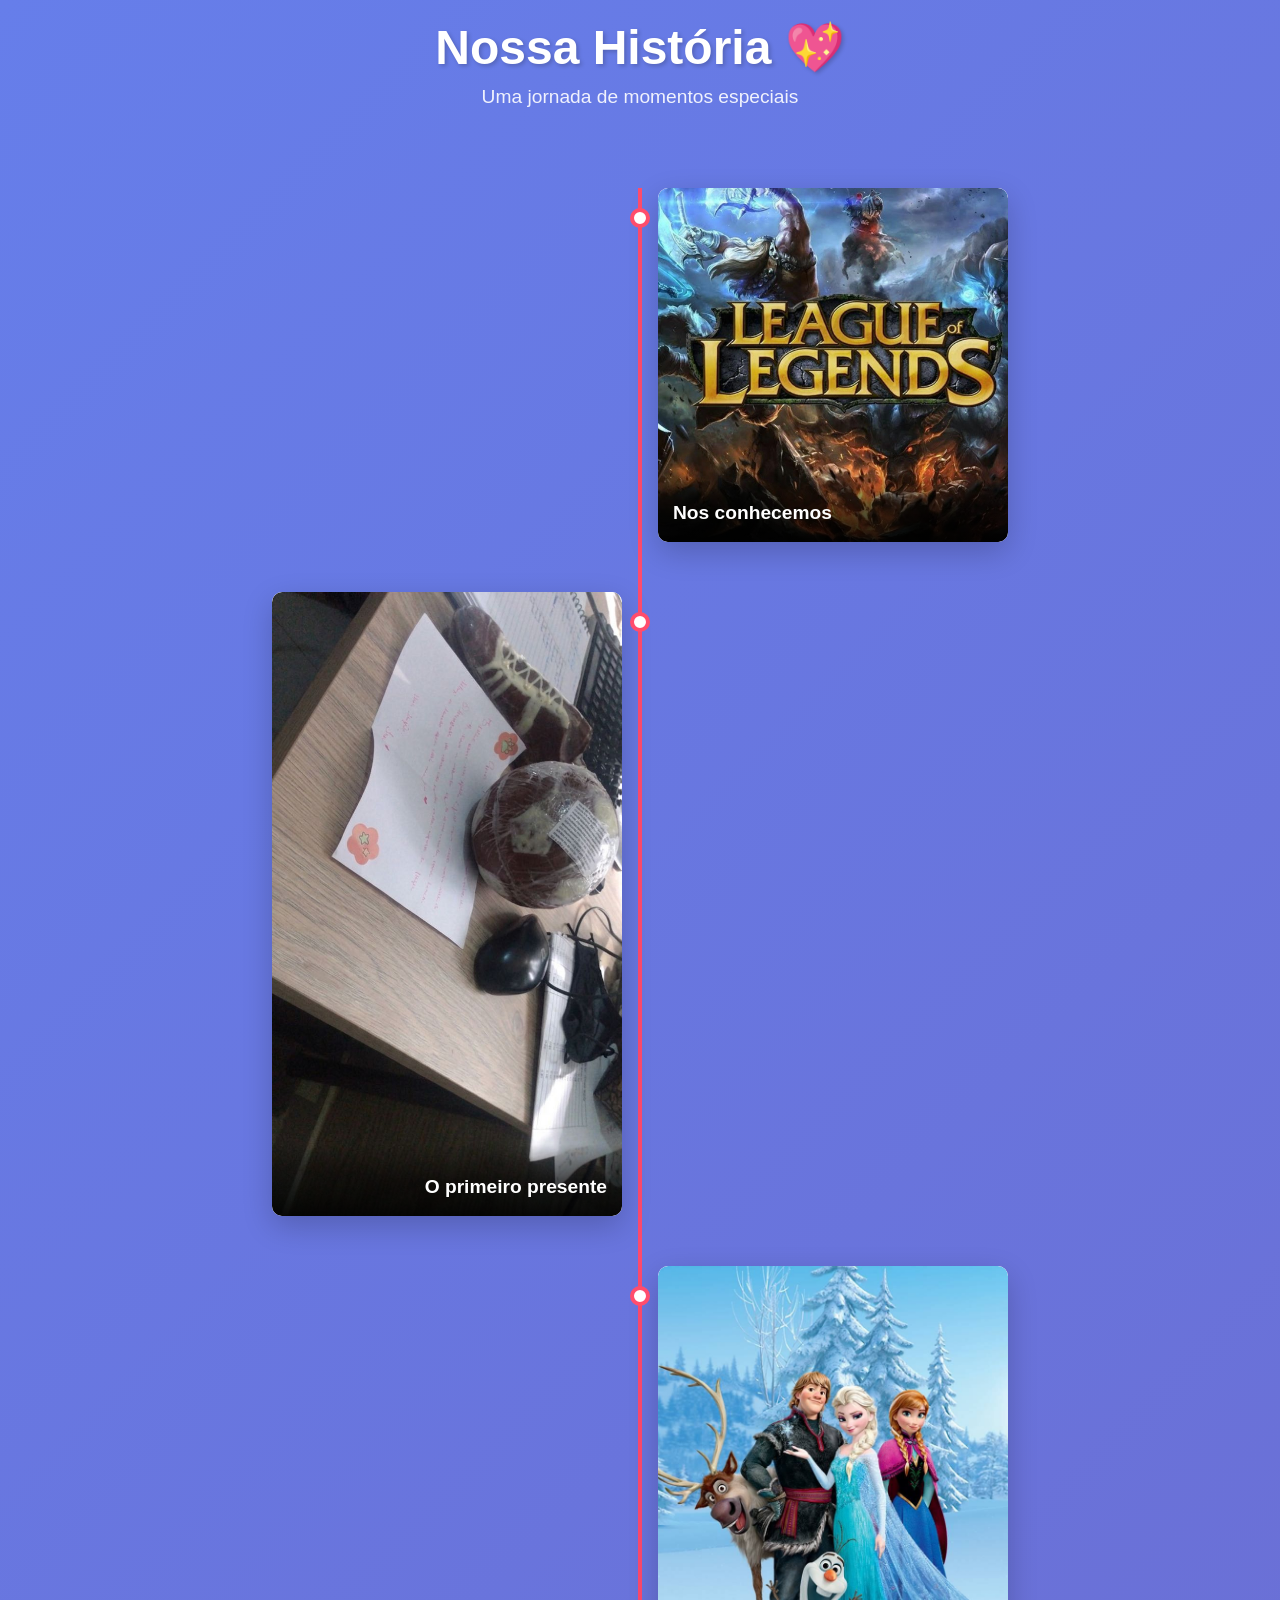
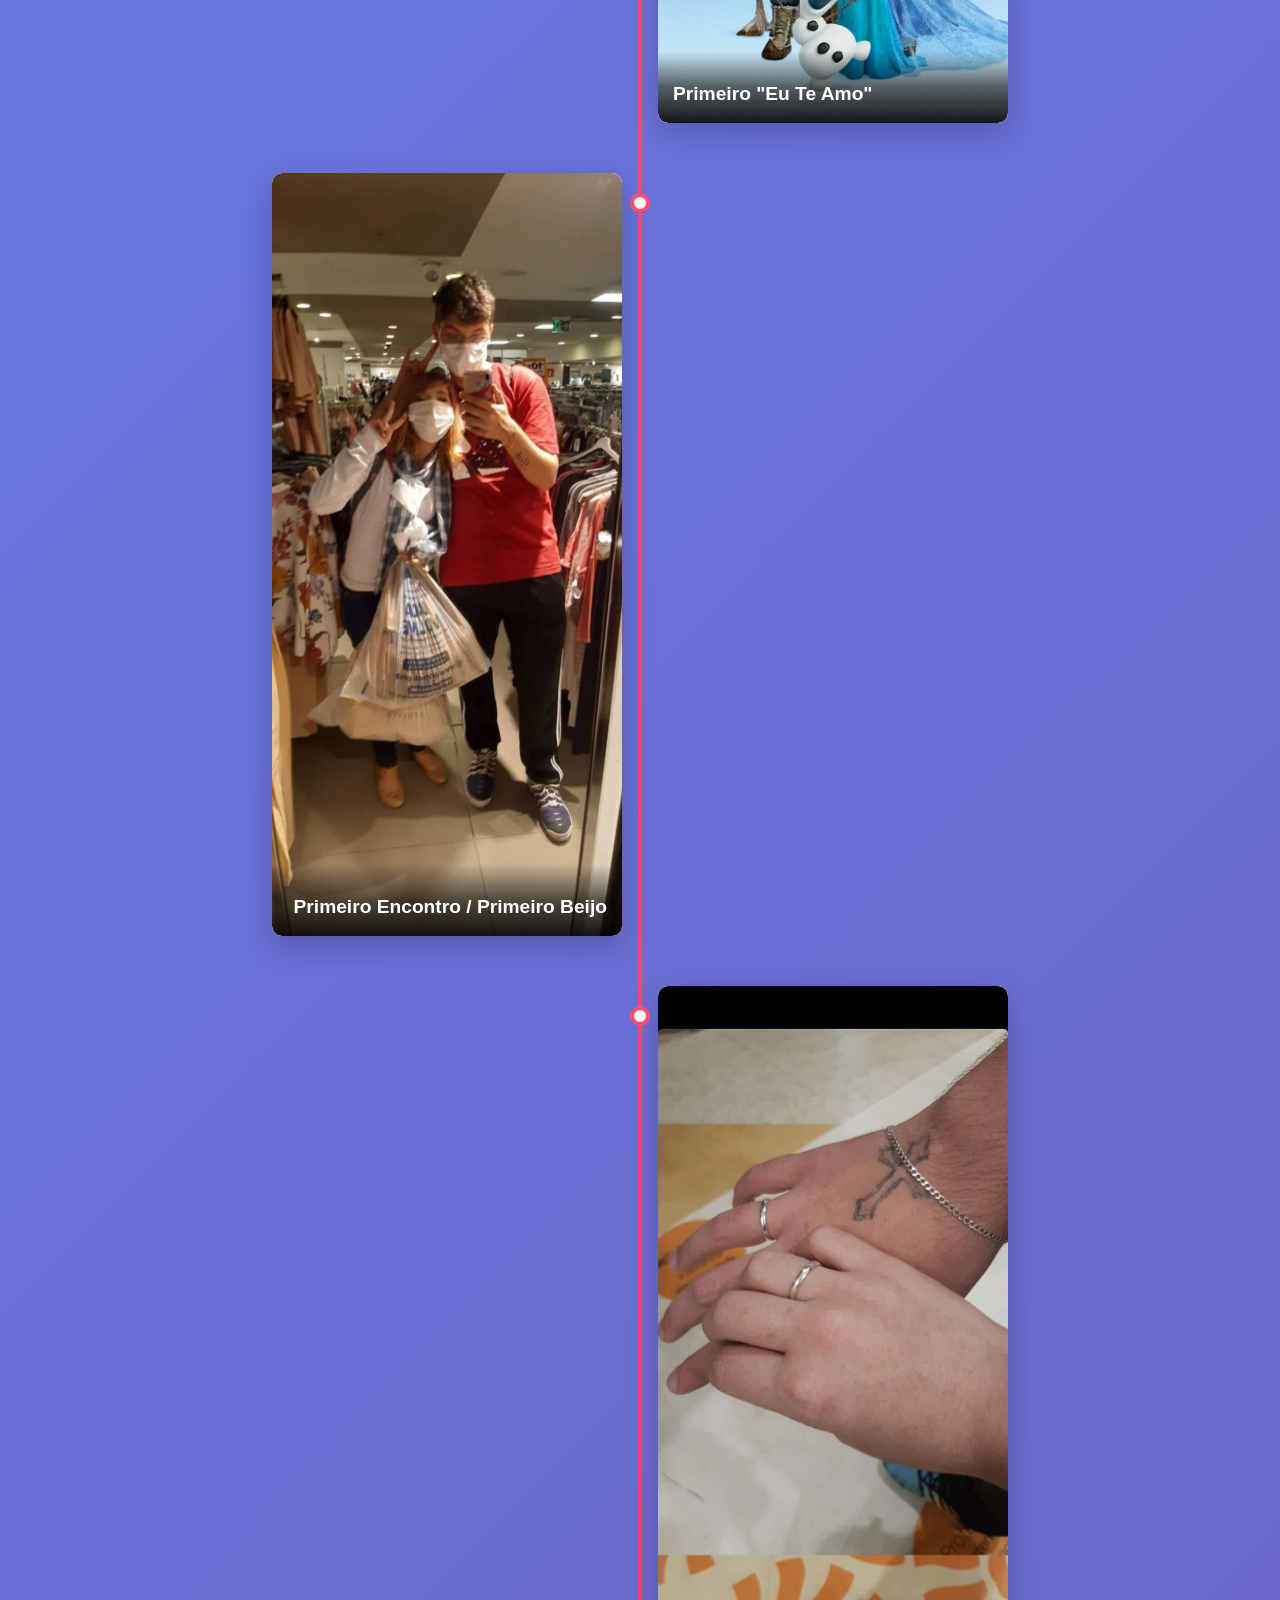
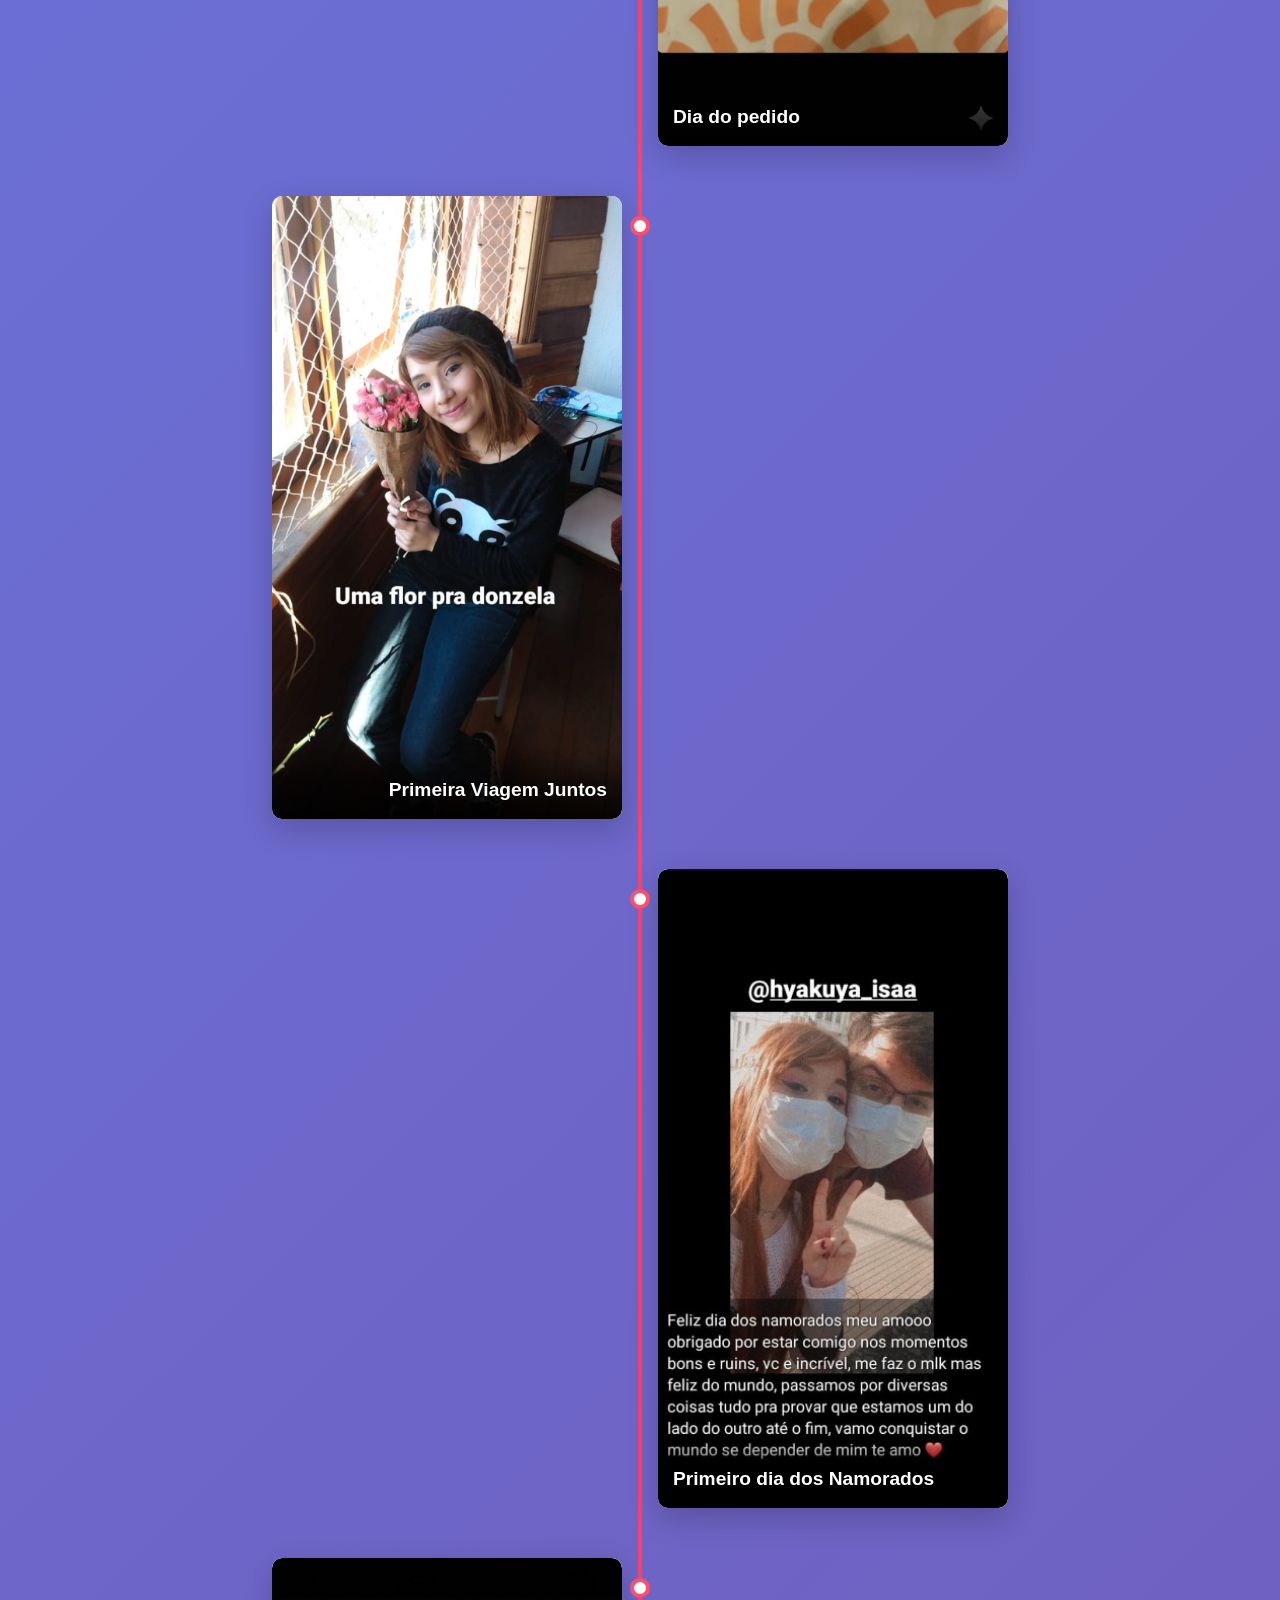
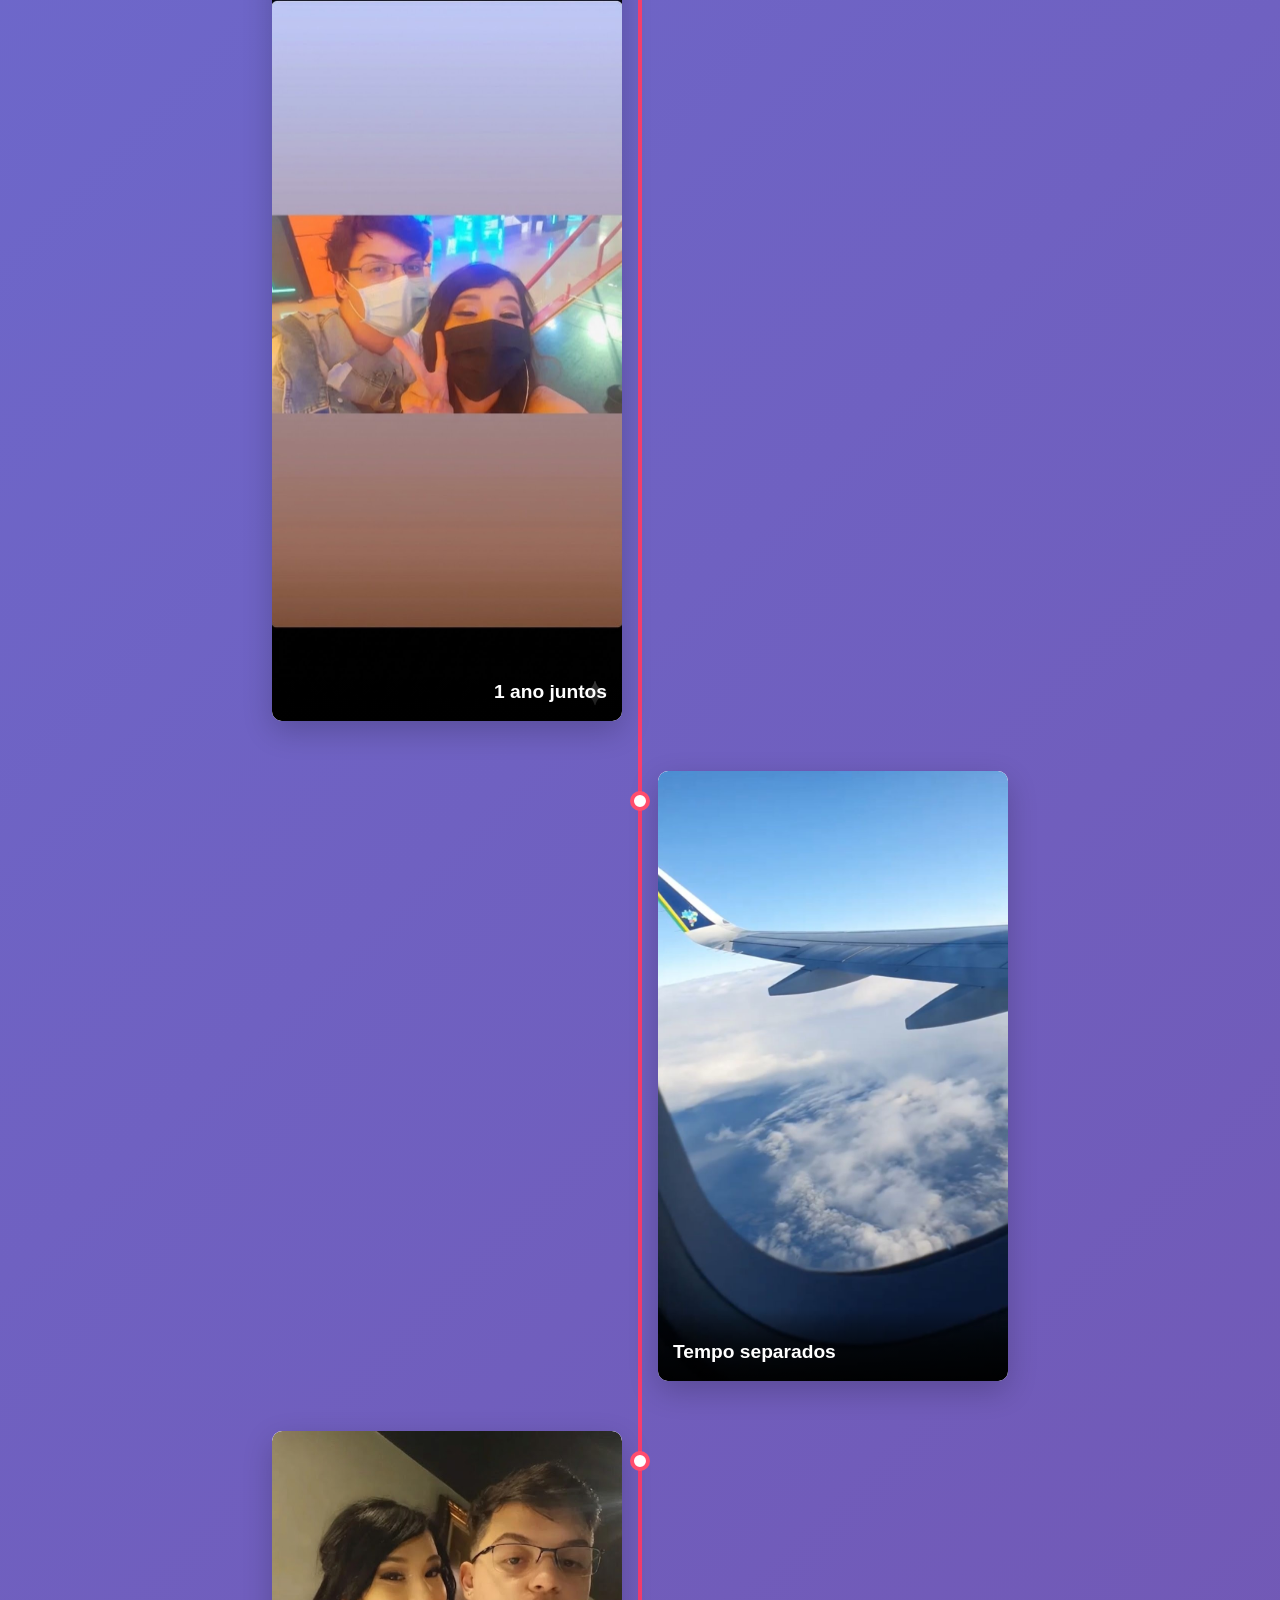
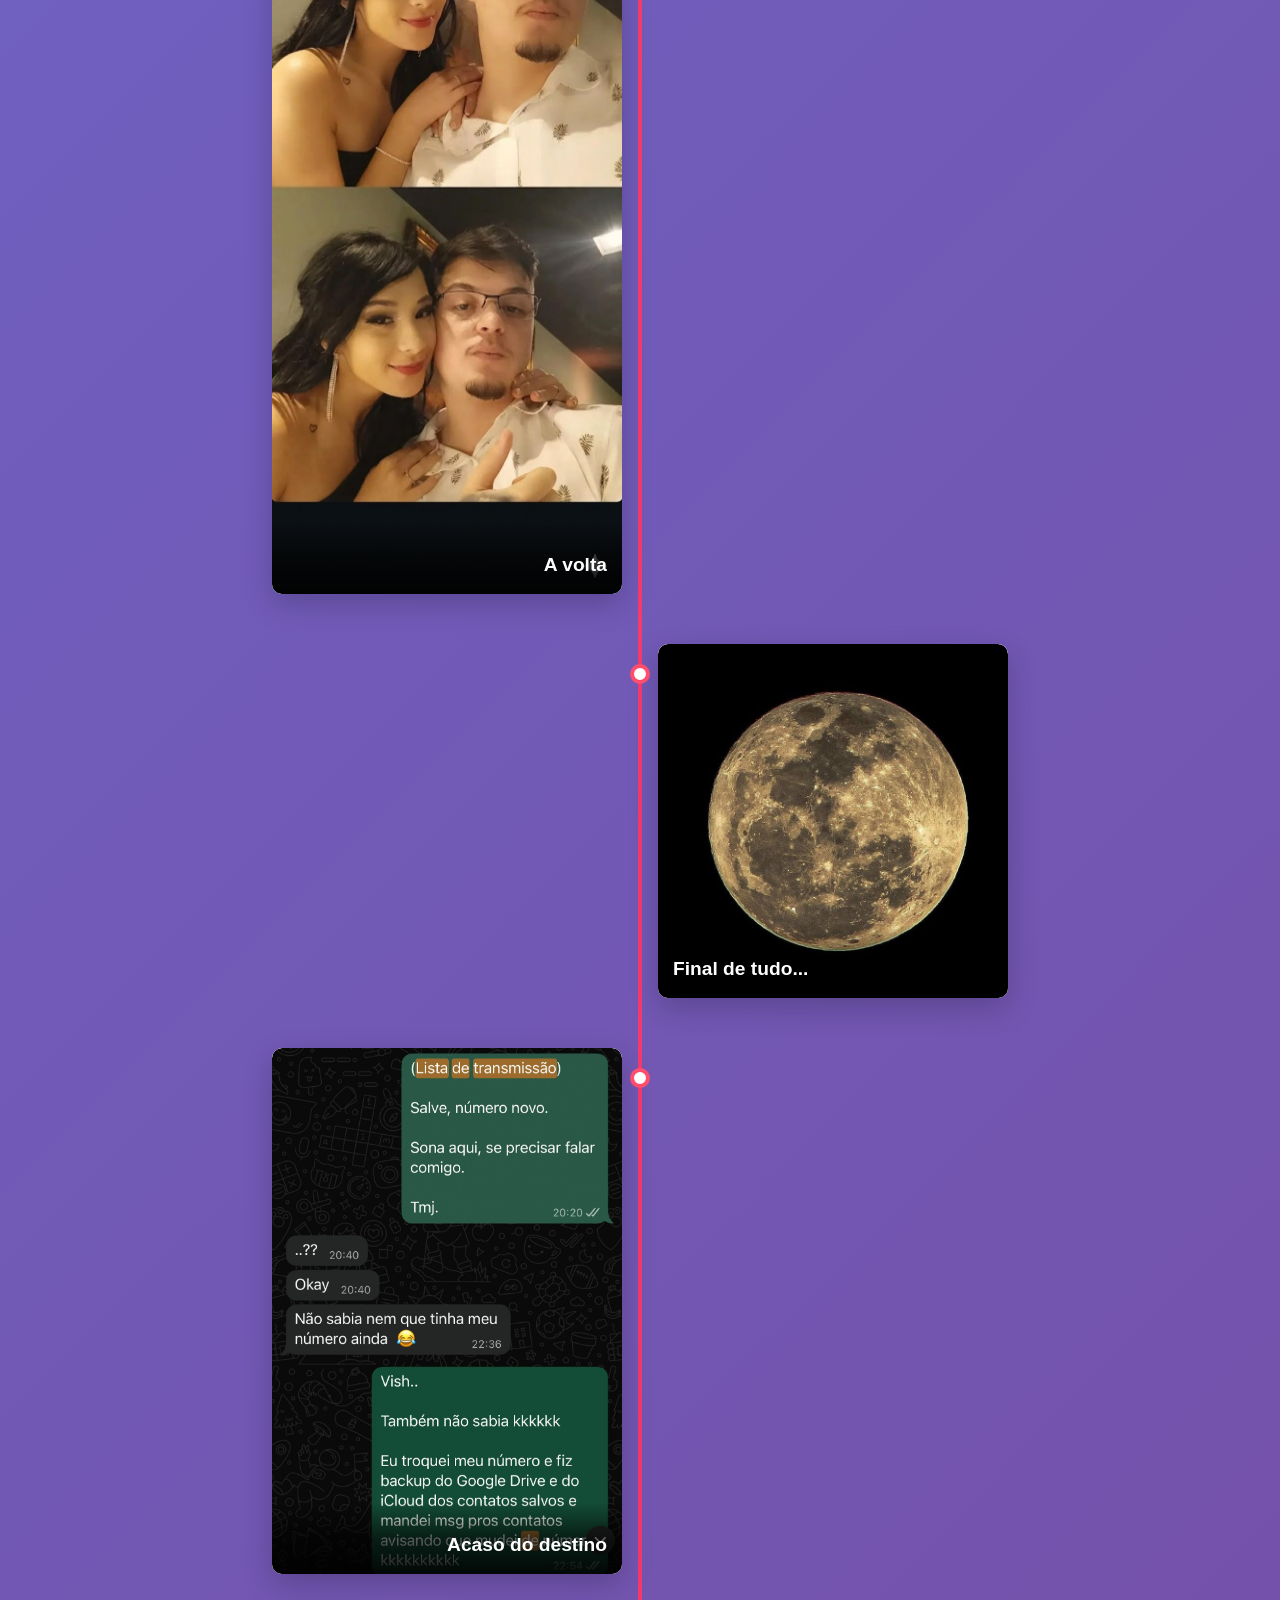
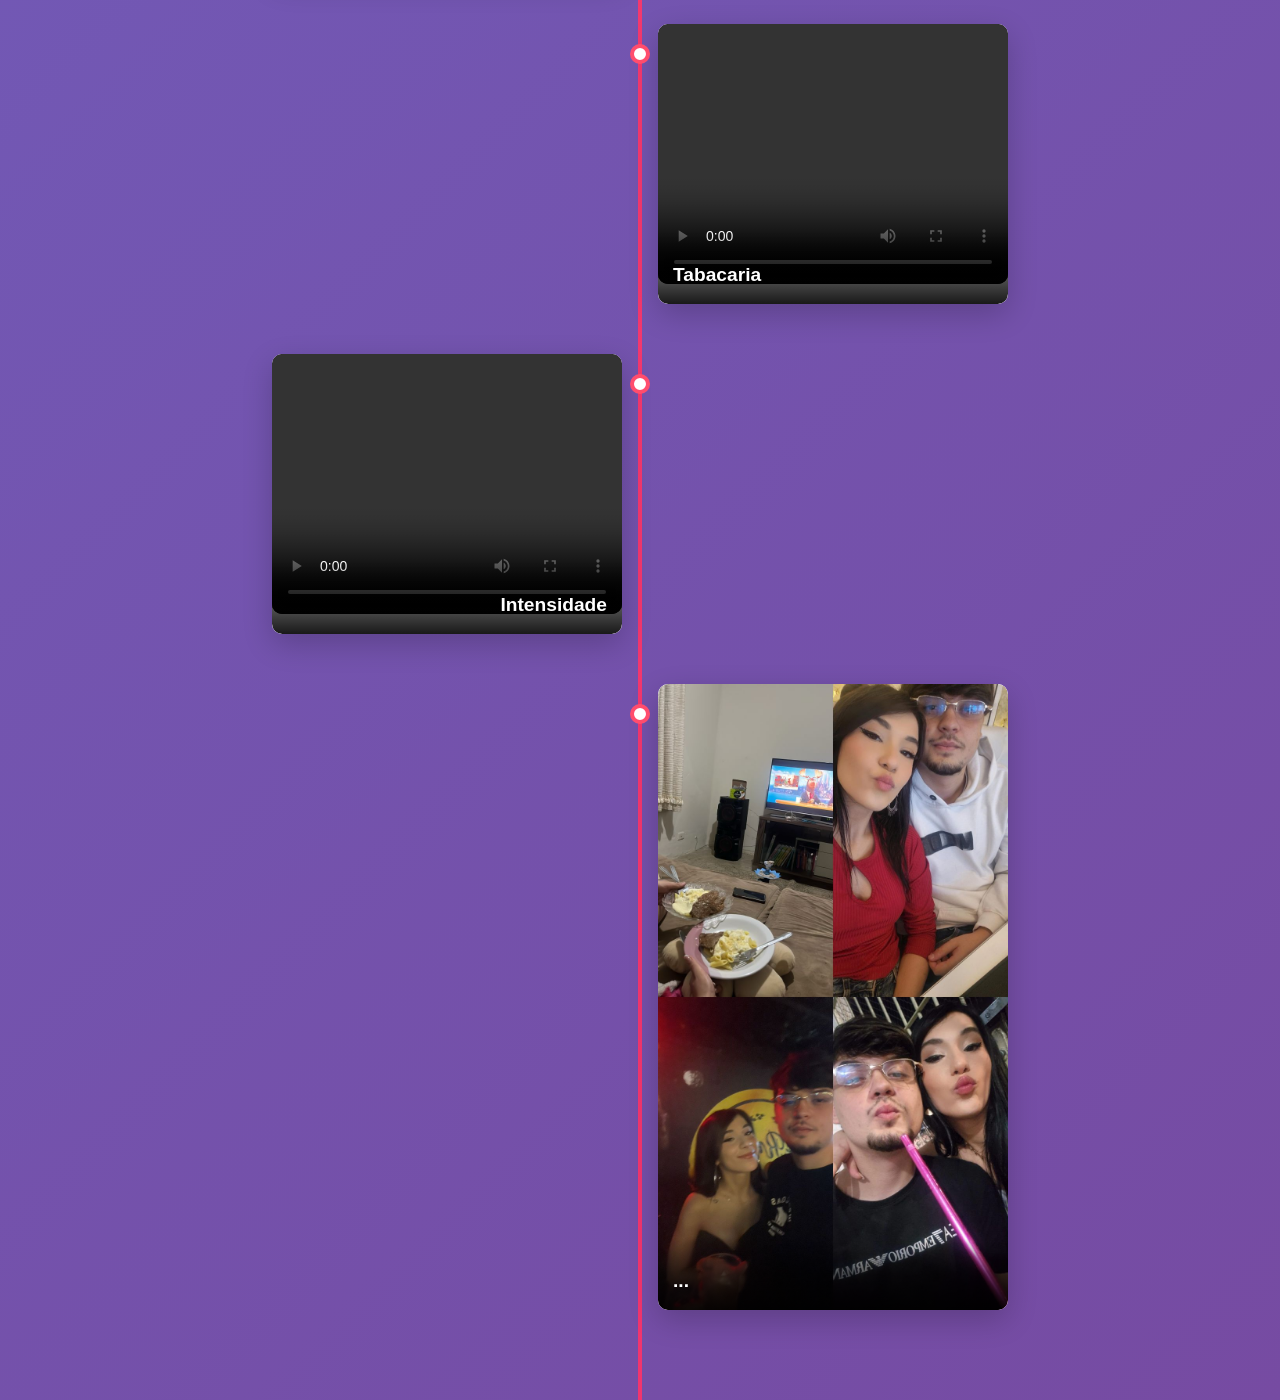
==== Linha do Tempo/linha.html @ 5194ee94 "Feat: linha do tempo" ====
<!doctype html>
<html lang="pt-BR">
  <head>
    <meta charset="UTF-8" />
    <meta name="viewport" content="width=device-width, initial-scale=1.0" />
    <title>Linha do Tempo 💖</title>
    <link rel="stylesheet" href="linha.css" />
  </head>
  <body>
    <div class="container-timeline">
      <div class="header">
        <h1>Nossa História 💖</h1>
        <p class="subtitle">Uma jornada de momentos especiais</p>
      </div>

      <div class="timeline">
        <!-- Evento 1 - Direita -->
        <div class="evento direita">
          <div class="conteudo-evento">
            <div class="imagem-container">
              <img
                src="../playlist/photos/lol.jpg"
                alt="Evento 1"
                class="foto-evento"
              />
            </div>
            <div class="texto-container">
              <span class="data">2018</span>
              <h3>Nos conhecemos</h3>
              <p>
                Nós nos conhecemos jogando Lol, e você foi no meu aniversario de
                15 anos kkkkk. (Não tenho foto daquele dia). Tivemos uma amizade
                bem legal, a gente sempre conversava sobre os "contatinhos" e as
                decepções amorosas um do outro. E se zoando muito hahaha 💖. Com
                o passar do tempo fomos nos aproximando...
              </p>
            </div>
          </div>
          <div class="ponto-timeline"></div>
        </div>

        <!-- Evento 2 - Esquerda -->
        <div class="evento esquerda">
          <div class="conteudo-evento">
            <div class="imagem-container">
              <img
                src="../playlist/photos/presente.jpeg"
                alt="Evento 2"
                class="foto-evento"
              />
            </div>
            <div class="texto-container">
              <span class="data">15 de Abril de 2021</span>
              <h3>O primeiro presente</h3>
              <p>
                Fomos nos aproximando tanto, que nossa conexão foi crescendo...
                e um dia, sem motivo algum você me deu um presente, chocolate de
                Campos uma bola de futebol e uma chuteira hahaha. Fiquei tão
                feliz, foi a primeira vez que eu realmente me senti especial
                para alguém, que eu fui escolhido por alguem... 💖
              </p>
            </div>
          </div>
          <div class="ponto-timeline"></div>
        </div>

        <!-- Evento 3 - Direita -->
        <div class="evento direita">
          <div class="conteudo-evento">
            <div class="imagem-container">
              <img
                src="../playlist/photos/frozen 2.jpg"
                alt="Evento 3"
                class="foto-evento"
              />
            </div>
            <div class="texto-container">
              <span class="data"> 16 de Abril de 2021</span>
              <h3>Primeiro "Eu Te Amo"</h3>
              <p>
                Lembro que no dia seguinte do presente, estavamos assistindo
                Fronze 2 em call no discord, quando você disse "Eu te amo" pela
                primeira vez... Foi ali que tudo mudou na minha vida, aonde eu
                me senti seguro. 💖
              </p>
            </div>
          </div>
          <div class="ponto-timeline"></div>
        </div>

        <!-- Evento 4 - Esquerda -->
        <div class="evento esquerda">
          <div class="conteudo-evento">
            <div class="imagem-container">
              <img
                src="../playlist/photos/foto11.jpeg"
                alt="Evento 4"
                class="foto-evento"
              />
            </div>
            <div class="texto-container">
              <span class="data">19 de Maio de 2021</span>
              <h3>Primeiro Encontro / Primeiro Beijo</h3>
              <p>
                O dia em que tudo começou nosso primeiro encontro, ali
                descobrimos que tinhamos uma conexão incrivel, a gente se
                divertiu tanto, andou para la e para ca hahaha. Derrubei coca
                cola em mim mesmo, tive a tentativa falha de ir até o trimais te
                dar um beijo e você me deu o franklin. Chegou o momento do
                primeiro beijo, aonde eu me senti tão nervoso e com medo,
                parecia que era a minha primeira vez hahahah, ficou para a
                historia kkkkk 💖
              </p>
            </div>
          </div>
          <div class="ponto-timeline"></div>
        </div>

        <!-- Evento 5 - Direita -->
        <div class="evento direita">
          <div class="conteudo-evento">
            <div class="imagem-container">
              <img
                src="../playlist/photos/alianca.jpeg"
                alt="Evento 5"
                class="foto-evento"
              />
            </div>
            <div class="texto-container">
              <span class="data">07 de Maio de 2021</span>
              <h3>Dia do pedido</h3>
              <p>
                Lembro que ainda tivemos muitos outros roles, aleatorios,
                cinemas, etc. Você foi até tirar meu RG e a CNH comigo hahaha.
                Mas infelizmente um dia sua tia chegou a falecer na pandemia, e
                fomos para a missa de 7 dia, o padre brincou com a gente sobre a
                aliança, e criei coragem para te pedir em namoro. Quando
                estavamos no seu quarto, perto do horario de eu ir embora, você
                emcima de mim eu fiz o pedido e você falou "SIM" kkkkk, eu
                estava com tanto medo de tomar um fora, jamais me imaginei nessa
                situação ahahha. 💖
              </p>
            </div>
          </div>
          <div class="ponto-timeline"></div>
        </div>

        <!-- Evento 6 - Esquerda -->
        <div class="evento esquerda">
          <div class="conteudo-evento">
            <div class="imagem-container">
              <img
                src="../playlist/photos/campos.jpeg"
                alt="Evento 6"
                class="foto-evento"
              />
            </div>
            <div class="texto-container">
              <span class="data">14 de Maio de 2021</span>
              <h3>Primeira Viagem Juntos</h3>
              <p>
                Lembro que você ia para Campos do Jordão visitar sua mãe que
                estava doente. Você comentou comigo que passava mal em serra,
                então me ajeitei e fui contigo para te ajudar, e foi bem legal,
                conheci uma cidade nova e passamos o nosso primeiro momento de
                intimidades juntos. Eu adorava ir para Campos. 💖
              </p>
            </div>
          </div>
          <div class="ponto-timeline"></div>
        </div>

        <!-- Evento 7 - Direita -->
        <div class="evento direita">
          <div class="conteudo-evento">
            <div class="imagem-container">
              <img
                src="../playlist/photos/valantinesday.jpeg"
                alt="Evento 7"
                class="foto-evento"
              />
            </div>
            <div class="texto-container">
              <span class="data">12 de Junho de 2021</span>
              <h3>Primeiro dia dos Namorados</h3>
              <p>
                Nosso primeiro dia dos namorados, não foi do jeito que a gente
                queria. A gente planejou tanta coisa, mas você acabou pegando
                covid-19 e ficamos o dia inteiro em chamada de video pelo
                whatsapp. A gente deu nosso jeitinho como sempre. 💖
              </p>
            </div>
          </div>
          <div class="ponto-timeline"></div>
        </div>

        <!-- Evento 8 - Esquerda -->
        <div class="evento esquerda">
          <div class="conteudo-evento">
            <div class="imagem-container">
              <img
                src="../playlist/photos/foto10.jpeg"
                alt="Evento 8"
                class="foto-evento"
              />
            </div>
            <div class="texto-container">
              <span class="data">07 de Maio de 2022</span>
              <h3>1 ano juntos</h3>
              <p>
                Com muito amor e aprendizados, completamos 1 ano juntos, e foi
                um dia tão especial, a gente saiu e se divertiu bastante, até
                passei mal no barco viking ahhahaha. 💖
              </p>
            </div>
          </div>
          <div class="ponto-timeline"></div>
        </div>

        <!-- Evento 9 - Direita -->
        <div class="evento direita">
          <div class="conteudo-evento">
            <div class="imagem-container">
              <img
                src="../playlist/photos/ceu.jpeg"
                alt="Evento 9"
                class="foto-evento"
              />
            </div>
            <div class="texto-container">
              <span class="data">10 de Junho de 2022</span>
              <h3>Tempo separados</h3>
              <p>
                No dia 10 de junho de 2022, brigamos feio, eu estava com
                ansiedade e acorreu muitas coisas ruins comigo, e acabei
                descontando em você. Você só queria um dia tranquila, mas eu não
                queria te escutar. E você decidiu se afastar por um periodo...
              </p>
            </div>
          </div>
          <div class="ponto-timeline"></div>
        </div>

        <!-- Evento 10 - Esquerda -->
        <div class="evento esquerda">
          <div class="conteudo-evento">
            <div class="imagem-container">
              <img
                src="../playlist/photos/foto9.jpeg"
                alt="Evento 10"
                class="foto-evento"
              />
            </div>
            <div class="texto-container">
              <span class="data">13 de agosto de 2022</span>
              <h3>A volta</h3>
              <p>
                Logo após 3 meses que você sumiu, derrepente você me manda uma
                mensagem no celular, passamos noite e dia conversando durante
                uma semana. E decidimos que no sabado iriamos sair, para um
                cinema, no dia 13 de agosto de 2022. E logo após irmos ao
                cinema, fomos para o motel, ali decidimos reatar nosso
                relacionamento. Mas...
              </p>
            </div>
          </div>
          <div class="ponto-timeline"></div>
        </div>

        <!-- Evento 11 - Direita -->
        <div class="evento direita">
          <div class="conteudo-evento">
            <div class="imagem-container">
              <img
                src="../playlist/photos/Moon.jpg"
                alt="Evento 11"
                class="foto-evento"
              />
            </div>
            <div class="texto-container">
              <span class="data">23/02/2023</span>
              <h3>Final de tudo...</h3>
              <p>
                Quando voltamos, vivemos muitas coisas ainda, fomos varias vezes
                para campos, cinemas, moteis, restaurantes, sitios, etc. Mas
                infelizmente, alem de uma rotina aonde não tinhamos privacidade,
                você não se sentia mais segura e com razão, e decidiu terminar
                comigo. Eu fui um babaca desde que tinhamos voltado, eu estava
                te tratando mal, estava com medo de ser "Abandonado" de novo, e
                nunca procurei ajuda para tratar meu traumas e minha ansiedade.
                Eu buscava aprovação de todo mundo ao meu redor, por medo do que
                iriam pensar. Eu nunca tive controle da minha vida, nunca tive
                controle dos meus pensamentos e acabei te perdendo... Foram 3
                longos anos, aonde eu nunca te superei, mas aprendi sobre a
                minha vida, procurei ajuda, procurei a melhorar, vivi diversos
                momentos legais na minha vida, mas sempre senti que faltava você
                la. Me envolvi com outras pessoas, assim como você também. Mas
                por um acaso do destino...
              </p>
            </div>
          </div>
          <div class="ponto-timeline"></div>
        </div>

        <!-- Evento 12 - Esquerda -->
        <div class="evento esquerda">
          <div class="conteudo-evento">
            <div class="imagem-container">
              <img
                src="../playlist/photos/listadetransmissao.jpeg"
                alt="Evento 12"
                class="foto-evento"
              />
            </div>
            <div class="texto-container">
              <span class="data">26 de Janeiro de 2026</span>
              <h3>Acaso do destino</h3>
              <p>Depois de 3 anos, eu decidi alterar o número do meu celular, e para não perder meus contatos salvei todos na conta do google, mas eu não tinha o seu número salvo.
                E criei um robozinho com IA para mandar um script para os contato avisando que sou eu, para salvar o número. Eu estava na academia treinando quando derrepente, meu celular apita e aparece uma mensagem sua.
                Meu coração disparou na hora, eu não sabia se eu ficava feliz ou preocupado haha.
                Eu ia ignorar e fingir que nada aconteceu até porque eu sabia que você estava com outra pessoa, mas você mandou outra mensagem depois de algumas horas, e eu respondi, desde lá não tinhamos mais parado de conversar e ressignificamos muitas coisas.
            </div>
          </div>
          <div class="ponto-timeline"></div>
        </div>

        <!-- Evento 13 - Direita -->
        <div class="evento direita">
          <div class="conteudo-evento">
            <div class="video-container">
              <video class="video-evento" controls>
                <source src="../playlist/photos/videogay.mp4" type="video/mp4">
                Seu navegador não suporta o elemento de vídeo.
              </video>
            </div>
            <div class="texto-container">
              <span class="data">07 de Fevereiro de 2026 / 08 de Fevereiro de 2026</span>
              <h3>Tabacaria</h3>
              <p>
                 Até que depois de uma semana você terminou seu relacionamento, e te convidei para distrair a cabeça, tomar alguma coisa e conversar sobre a vida sobre esse tempo todo que passou.
                A gente riu, matou a saudade um do outro, e no dia seguinte, você comentou que queria uma hidromassagem, e eu falei que eu conhecia um lugar que dava pra usar a hidromassagem, na brincadeira.
                E você acabou aceitando. Tentamos os dois se controlar e manter o respeito, mas acabou acontecendo, aonde a gente se beijou e acabou transando.
                Depois desse dia não tinhamos nos separados mais. Decidimos tentar novamente.
              </p>
              </p>
            </div>
          </div>
          <div class="ponto-timeline"></div>
        </div>

        <!-- Evento 13 - Esquerda -->
        <div class="evento esquerda">
          <div class="conteudo-evento">
            <div class="video-container">
              <video class="video-evento" controls>
                <source src="../playlist/photos/videozin.mp4" type="video/mp4">
                Seu navegador não suporta o elemento de vídeo.
              </video>
            </div>
            <div class="texto-container">
              <span class="data">08 de Fevereiro de 2026 até 06 de Maio de 2026</span>
              <h3>Intensidade</h3>
              <p>
                 Vivemos em uma intensidade enorme esses 4 meses, foram 4 meses aonde matamos a saudade, aproveitamos momentos que nunca tivemos antigamente.
                 Hoje podiamos comprar coisas para dar de presente, podiamos sair, podiamos pedir comida no delivery, podiamos ter momentos de intimidades e momentos só nossos.
                 Nesses 4 meses, tivemos uma convivencia muito boa e tivemos acima de tudo um companheirismo muito forte, vivemos coisas que nunca conseguiamos viver no passado.
                 Sinceramente, eu não me arrependo de nada e só agradeço a deus por ter conseguido viver esses momentos contigo, nem que sejá por um curto periodo.
                 Eu agradeço demais, claro que eu queria viver muito mais coisas contigo. Mas esse destino é doido, e a gente não sabe o que ele pode estar nos reservando.
              </p>
            </div>
          </div>
          <div class="ponto-timeline"></div>
        </div>

        <!-- Evento 14 - Direita -->
         <div class="evento direita">
          <div class="conteudo-evento">
            <div class="imagem-container">
              <img
                src="../playlist/photos/quadro.jpeg"
                alt="Evento 14"
                class="foto-evento"
              />
            </div>
            <div class="texto-container">
              <span class="data">08 de Fevereiro de 2026 até 06 de Maio de 2026</span>
              <h3>...</h3>
              <p> 
                Vivemos tão intensamente, que ignoramos muitos gatilhos, você sacrificou varios gatilhos e sentimentos para estar comigo, assim como eu sacrifiquei muitos para tentar fazer dar certo.
                Fomos muito rapido, você terminou um relacionamento recente, e eu ignorava oq me fazia mal para tentar fazer com que as coisas funcionassem.
                Não tivemos calma, talvez isso possa ser um aprendizado para a gente no futuro juntos, ou até mesmo separados.
                Não sabemos o que vai acontecer no futuro.
                Mas eu ainda torço para que sejá você.
              </p>
            </div>
          </div>
          <div class="ponto-timeline"></div>
        </div>

      </div>
    </div>

    <script src="linha.js"></script>
  </body>
</html>
---- Linha do Tempo/linha.css ----
* {
  box-sizing: border-box;
  margin: 0;
  padding: 0;
}

body {
  font-family: "Segoe UI", Tahoma, Geneva, Verdana, sans-serif;
  background: linear-gradient(135deg, #667eea 0%, #764ba2 100%);
  min-height: 100vh;
  padding: 20px;
  overflow-x: hidden;
}

.container-timeline {
  max-width: 900px;
  margin: 0 auto;
}

.header {
  text-align: center;
  margin-bottom: 60px;
  animation: fadeInDown 0.8s ease;
}

.header h1 {
  font-size: 3em;
  color: white;
  margin-bottom: 10px;
  text-shadow: 2px 2px 4px rgba(0, 0, 0, 0.2);
}

.header .subtitle {
  font-size: 1.2em;
  color: rgba(255, 255, 255, 0.9);
}

.timeline {
  position: relative;
  padding: 20px 0;
}

/* Linha central da timeline */
.timeline::before {
  content: "";
  position: absolute;
  left: 50%;
  transform: translateX(-50%);
  width: 4px;
  height: 100%;
  background: linear-gradient(to bottom, #ff4d6d, #f1356e);
}

/* Estilos dos eventos */
.evento {
  margin-bottom: 50px;
  display: flex;
  opacity: 0;
  animation: fadeInUp 0.8s ease forwards;
}

.evento.esquerda {
  justify-content: flex-end;
  padding-right: 52%;
}

.evento.direita {
  justify-content: flex-start;
  padding-left: 52%;
}

.evento.esquerda .conteudo-evento {
  text-align: right;
}

.evento.direita .conteudo-evento {
  text-align: left;
}

/* Ponto da timeline */
.ponto-timeline {
  position: absolute;
  left: 50%;
  top: 20px;
  width: 20px;
  height: 20px;
  background: white;
  border: 4px solid #ff4d6d;
  border-radius: 50%;
  transform: translateX(-50%);
  z-index: 10;
  animation: pulse 2s infinite;
}

/* Container do conteúdo */
.conteudo-evento {
  background: white;
  border-radius: 10px;
  padding: 20px;
  box-shadow: 0 10px 30px rgba(0, 0, 0, 0.2);
  transition: all 0.3s ease;
  width: 100%;
  cursor: pointer;
  position: relative;
}

.conteudo-evento:not(.expandido) {
  max-width: 350px;
}

.conteudo-evento.expandido {
  max-width: 100%;
}

/* Estado colapsado - apenas foto e título */
.conteudo-evento:not(.expandido) {
  padding: 0;
  overflow: hidden;
  min-height: 280px;
}

.conteudo-evento:not(.expandido) .imagem-container {
  border-radius: 10px;
  margin-bottom: 0;
  height: 100%;
}

.conteudo-evento:not(.expandido) .texto-container {
  position: absolute;
  bottom: 0;
  left: 0;
  right: 0;
  margin: 0;
  padding: 30px 15px 15px 15px;
  background: linear-gradient(
    to top,
    rgba(0, 0, 0, 0.9),
    rgba(0, 0, 0, 0.6),
    transparent
  );
  border-radius: 0 0 10px 10px;
}

.conteudo-evento:not(.expandido) h3 {
  margin: 0;
  color: white;
  font-size: 1.2em;
  line-height: 1.4;
  word-break: break-word;
}

.conteudo-evento:not(.expandido) .data,
.conteudo-evento:not(.expandido) p {
  display: none;
}

/* Estado expandido - mostra tudo */
.conteudo-evento.expandido {
  padding: 20px;
  min-height: auto;
}

.conteudo-evento.expandido .texto-container {
  position: static;
  background: none;
  padding: 0;
  width: 100%;
}

.conteudo-evento.expandido .imagem-container {
  margin-bottom: 15px;
  height: 220px;
  width: 100%;
}

.conteudo-evento.expandido h3 {
  position: static;
  color: #333;
  margin: 10px 0;
  font-size: 1.4em;
  word-wrap: break-word;
  overflow-wrap: break-word;
}

.conteudo-evento.expandido .data {
  display: inline-block;
  margin-bottom: 12px;
}

.conteudo-evento.expandido p {
  display: block;
}

.conteudo-evento:hover {
  transform: translateY(-5px);
  box-shadow: 0 15px 40px rgba(0, 0, 0, 0.3);
}

.imagem-container {
  border-radius: 8px;
  overflow: hidden;
  height: 200px;
  position: relative;
  width: 100%;
}

.foto-evento {
  width: 100%;
  height: 100%;
  object-fit: cover;
  transition: transform 0.3s ease;
}

.conteudo-evento:hover .foto-evento {
  transform: scale(1.05);
}

.video-container {
  border-radius: 8px;
  overflow: hidden;
  height: 260px;
  position: relative;
  width: 100%;
  background: #000;
  display: flex;
  align-items: center;
  justify-content: center;
}

.video-evento {
  width: 100%;
  height: 100%;
  object-fit: contain;
}

.conteudo-evento.expandido .video-container {
  height: 280px;
  margin-bottom: 15px;
}

.conteudo-evento:not(.expandido) .video-container {
  border-radius: 10px;
  margin-bottom: 0;
}

.texto-container {
  color: #333;
}

.data {
  display: inline-block;
  background: #ff4d6d;
  color: white;
  padding: 5px 12px;
  border-radius: 20px;
  font-size: 0.9em;
  font-weight: bold;
  margin-bottom: 10px;
}

.conteudo-evento h3 {
  font-size: 1.5em;
  color: #333;
  margin: 10px 0;
}

.conteudo-evento p {
  font-size: 0.95em;
  color: #666;
  line-height: 1.6;
  word-wrap: break-word;
  overflow-wrap: break-word;
  white-space: normal;
}

/* Animações */
@keyframes fadeInDown {
  from {
    opacity: 0;
    transform: translateY(-30px);
  }
  to {
    opacity: 1;
    transform: translateY(0);
  }
}

@keyframes fadeInUp {
  from {
    opacity: 0;
    transform: translateY(30px);
  }
  to {
    opacity: 1;
    transform: translateY(0);
  }
}

@keyframes pulse {
  0%,
  100% {
    transform: translateX(-50%) scale(1);
  }
  50% {
    transform: translateX(-50%) scale(1.2);
  }
}

.coracao {
  position: fixed;
  top: -10px;
  font-size: 24px;
  animation: cair 5s linear forwards;
  z-index: 999;
}

@keyframes cair {
  to {
    transform: translateY(110vh) rotate(360deg);
    opacity: 0;
  }
}

/* Responsividade */
@media (max-width: 768px) {
  .header h1 {
    font-size: 2em;
  }

  .header .subtitle {
    font-size: 1em;
  }

  .timeline::before {
    left: 20px;
  }

  .evento,
  .evento.esquerda,
  .evento.direita {
    padding-left: 60px !important;
    padding-right: 0 !important;
    justify-content: flex-start !important;
    margin-bottom: 40px;
  }

  .evento.esquerda .conteudo-evento,
  .evento.direita .conteudo-evento {
    text-align: left;
  }

  .ponto-timeline {
    left: 20px;
    top: 15px;
  }

  .conteudo-evento {
    max-width: 100%;
    width: 100%;
  }

  .conteudo-evento:not(.expandido) {
    min-height: 240px;
  }

  .conteudo-evento:not(.expandido) h3 {
    font-size: 1.1em;
  }

  .conteudo-evento.expandido {
    padding: 15px;
  }

  .conteudo-evento.expandido h3 {
    font-size: 1.2em;
  }

  .conteudo-evento.expandido .imagem-container {
    height: 200px;
  }

  .conteudo-evento.expandido .video-container {
    height: 220px;
  }

  .conteudo-evento h3 {
    font-size: 1.2em;
  }

  .conteudo-evento p {
    font-size: 0.9em;
  }

  .data {
    font-size: 0.85em;
  }
}

@media (max-width: 480px) {
  body {
    padding: 10px;
  }

  .container-timeline {
    max-width: 100%;
  }

  .header h1 {
    font-size: 1.5em;
    margin-bottom: 5px;
  }

  .header .subtitle {
    font-size: 0.9em;
  }

  .header {
    margin-bottom: 40px;
  }

  .timeline {
    padding: 10px 0;
  }

  .evento {
    margin-bottom: 30px;
  }

  .evento,
  .evento.esquerda,
  .evento.direita {
    padding-left: 50px !important;
    margin-bottom: 30px;
  }

  .ponto-timeline {
    left: 15px;
    width: 16px;
    height: 16px;
    border-width: 3px;
  }

  .conteudo-evento {
    max-width: 100%;
  }

  .conteudo-evento:not(.expandido) {
    min-height: 220px;
  }

  .conteudo-evento:not(.expandido) .texto-container {
    padding: 25px 12px 12px 12px;
  }

  .conteudo-evento:not(.expandido) h3 {
    font-size: 1em;
  }

  .conteudo-evento {
    max-width: 100%;
    width: 100%;
  }

  .conteudo-evento.expandido {
    padding: 12px;
  }

  .conteudo-evento.expandido h3 {
    font-size: 1.05em;
    margin: 8px 0;
  }

  .conteudo-evento.expandido p {
    font-size: 0.82em;
    line-height: 1.5;
    margin: 8px 0;
  }

  .conteudo-evento.expandido .data {
    font-size: 0.75em;
  }

  .conteudo-evento.expandido .imagem-container {
    height: 160px;
    margin-bottom: 10px;
  }

  .conteudo-evento.expandido .video-container {
    height: 180px;
    margin-bottom: 10px;
  }

  .conteudo-evento h3 {
    font-size: 1.05em;
    margin: 6px 0;
  }

  .conteudo-evento p {
    font-size: 0.82em;
  }

  .data {
    font-size: 0.75em;
    padding: 3px 8px;
  }

  .imagem-container {
    height: 180px;
  }
}
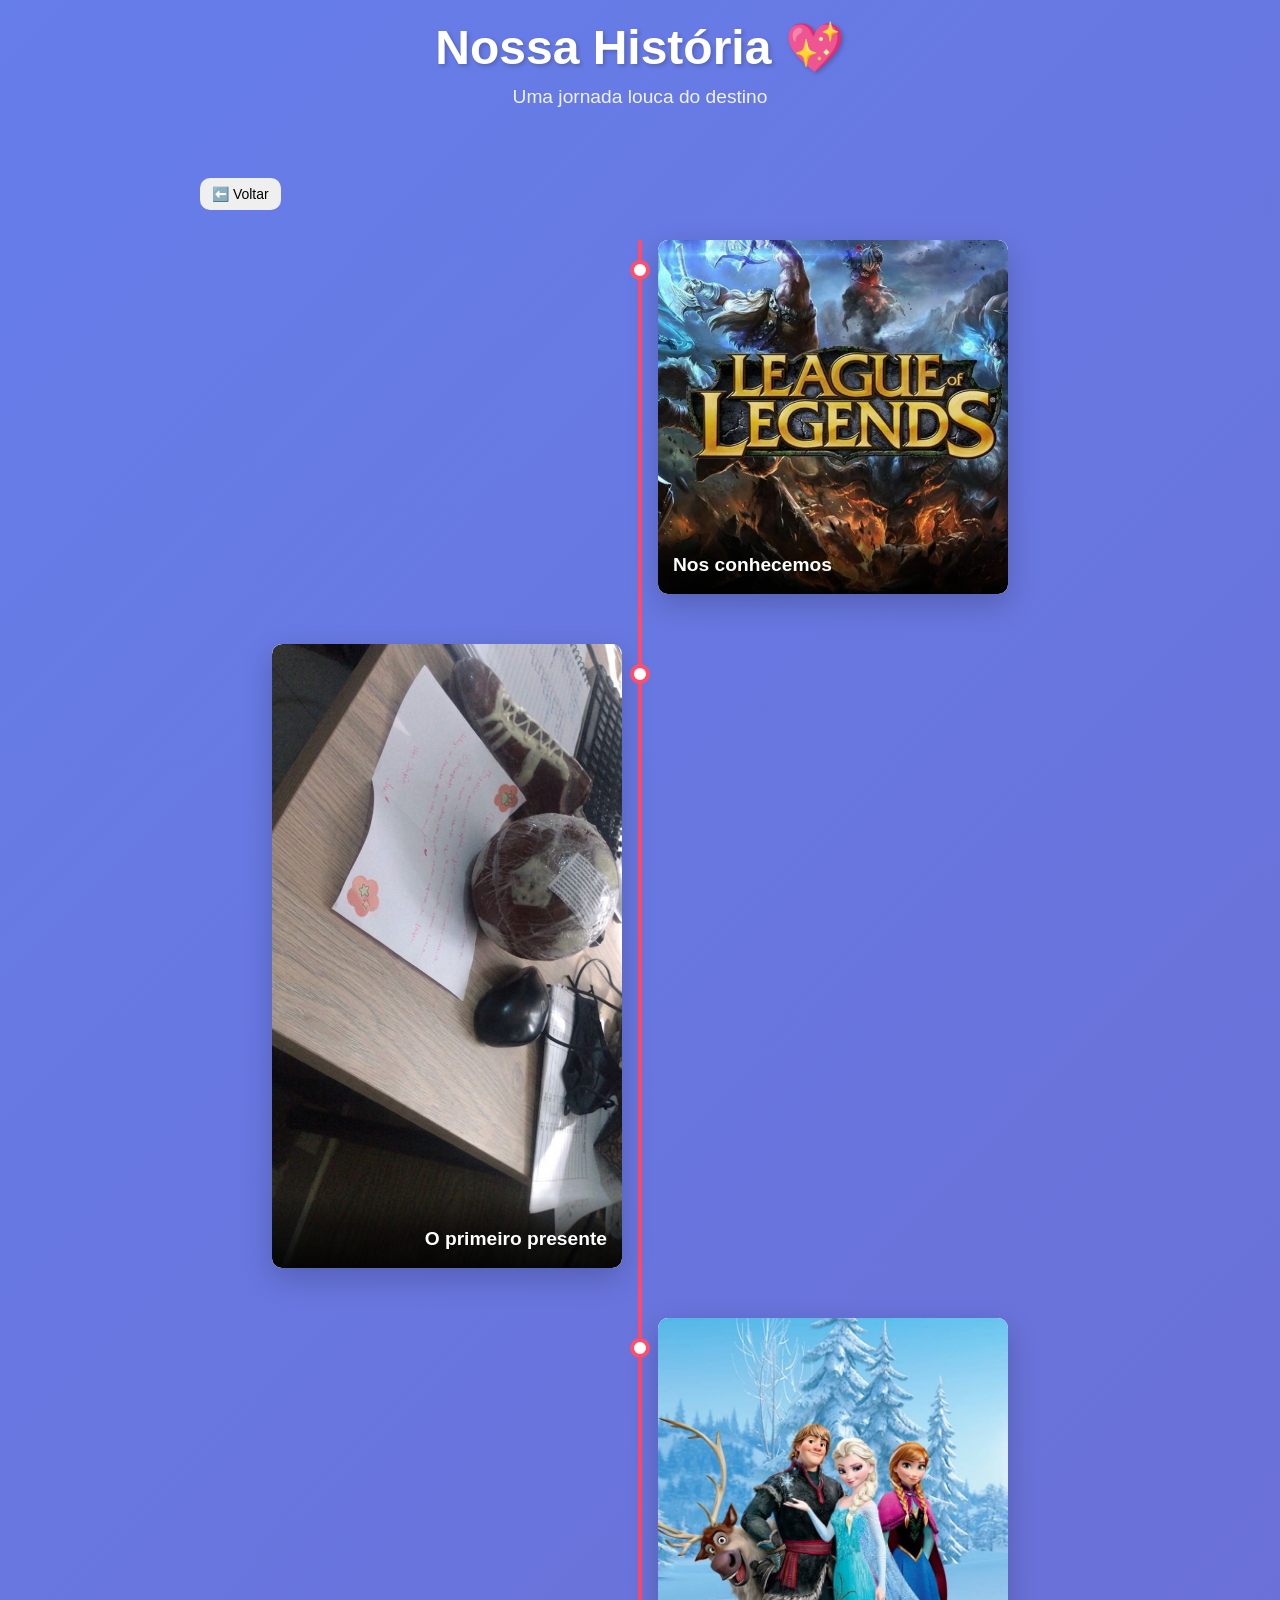
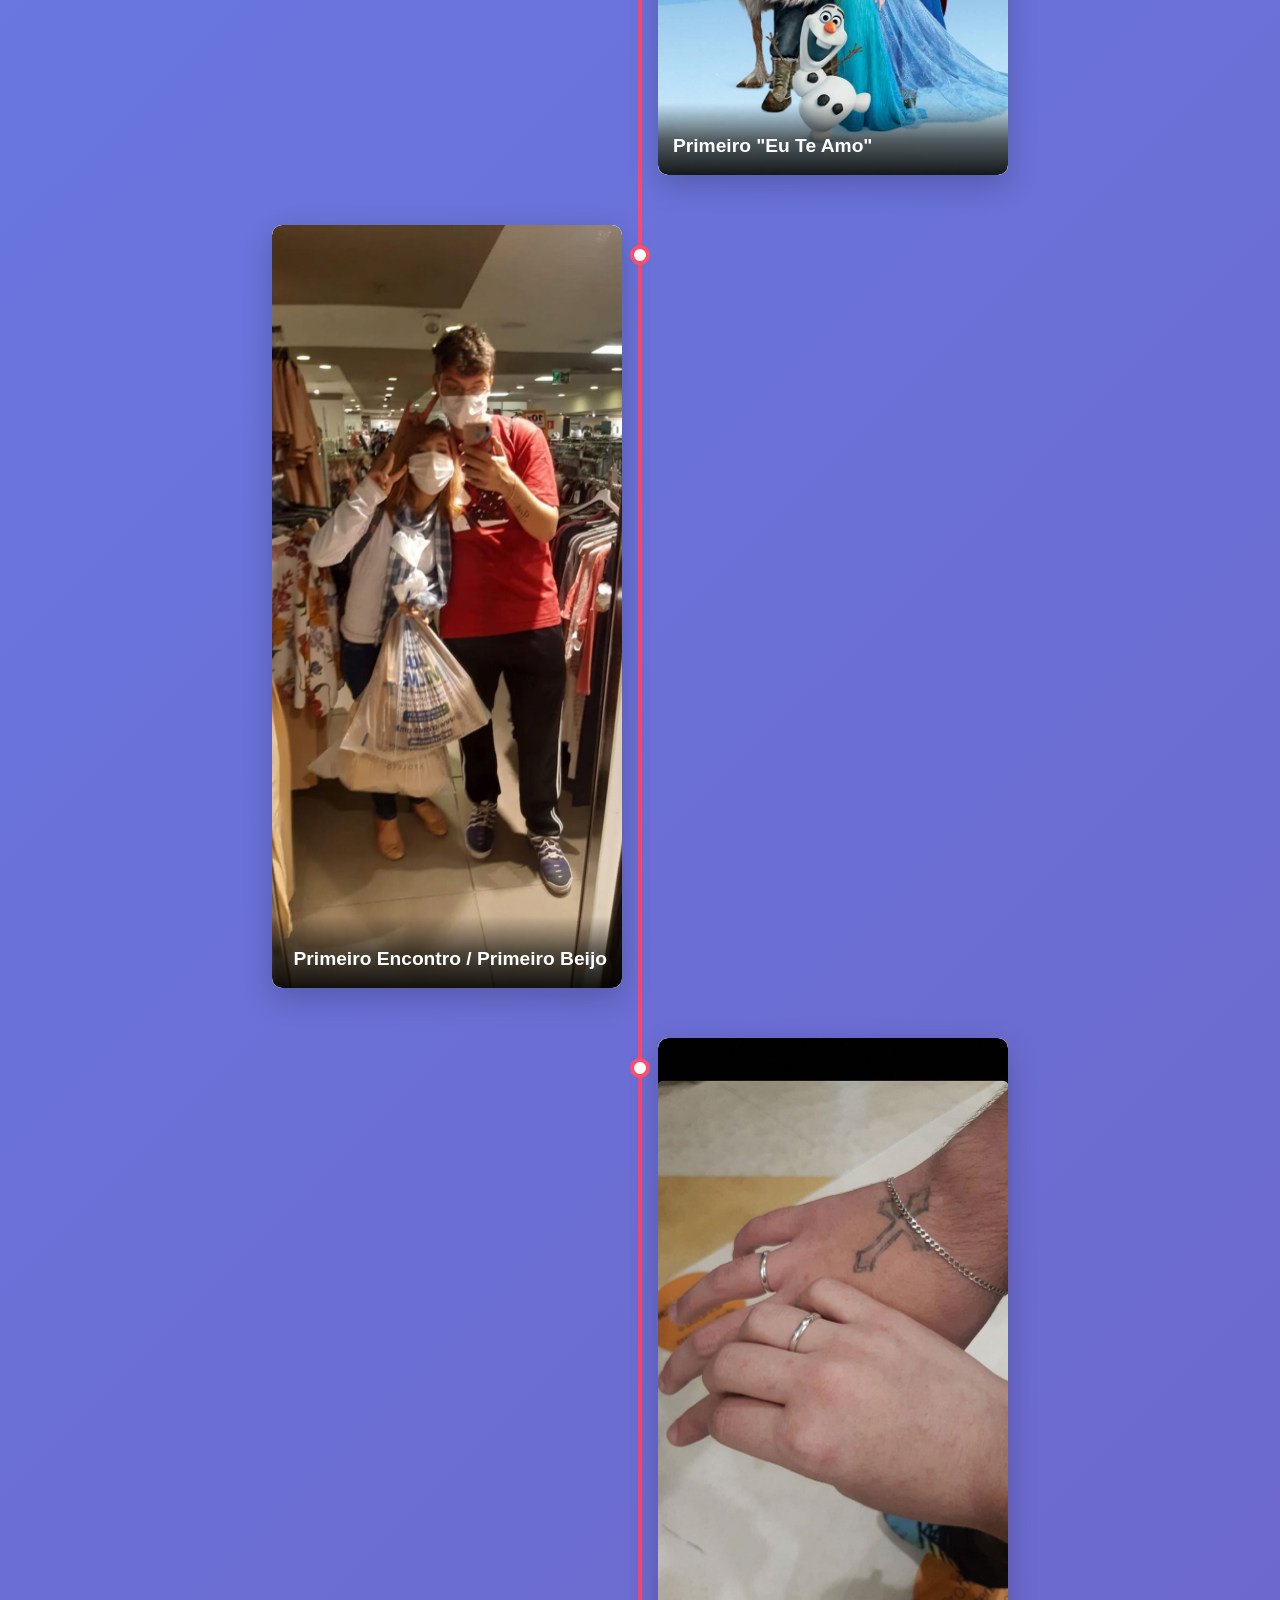
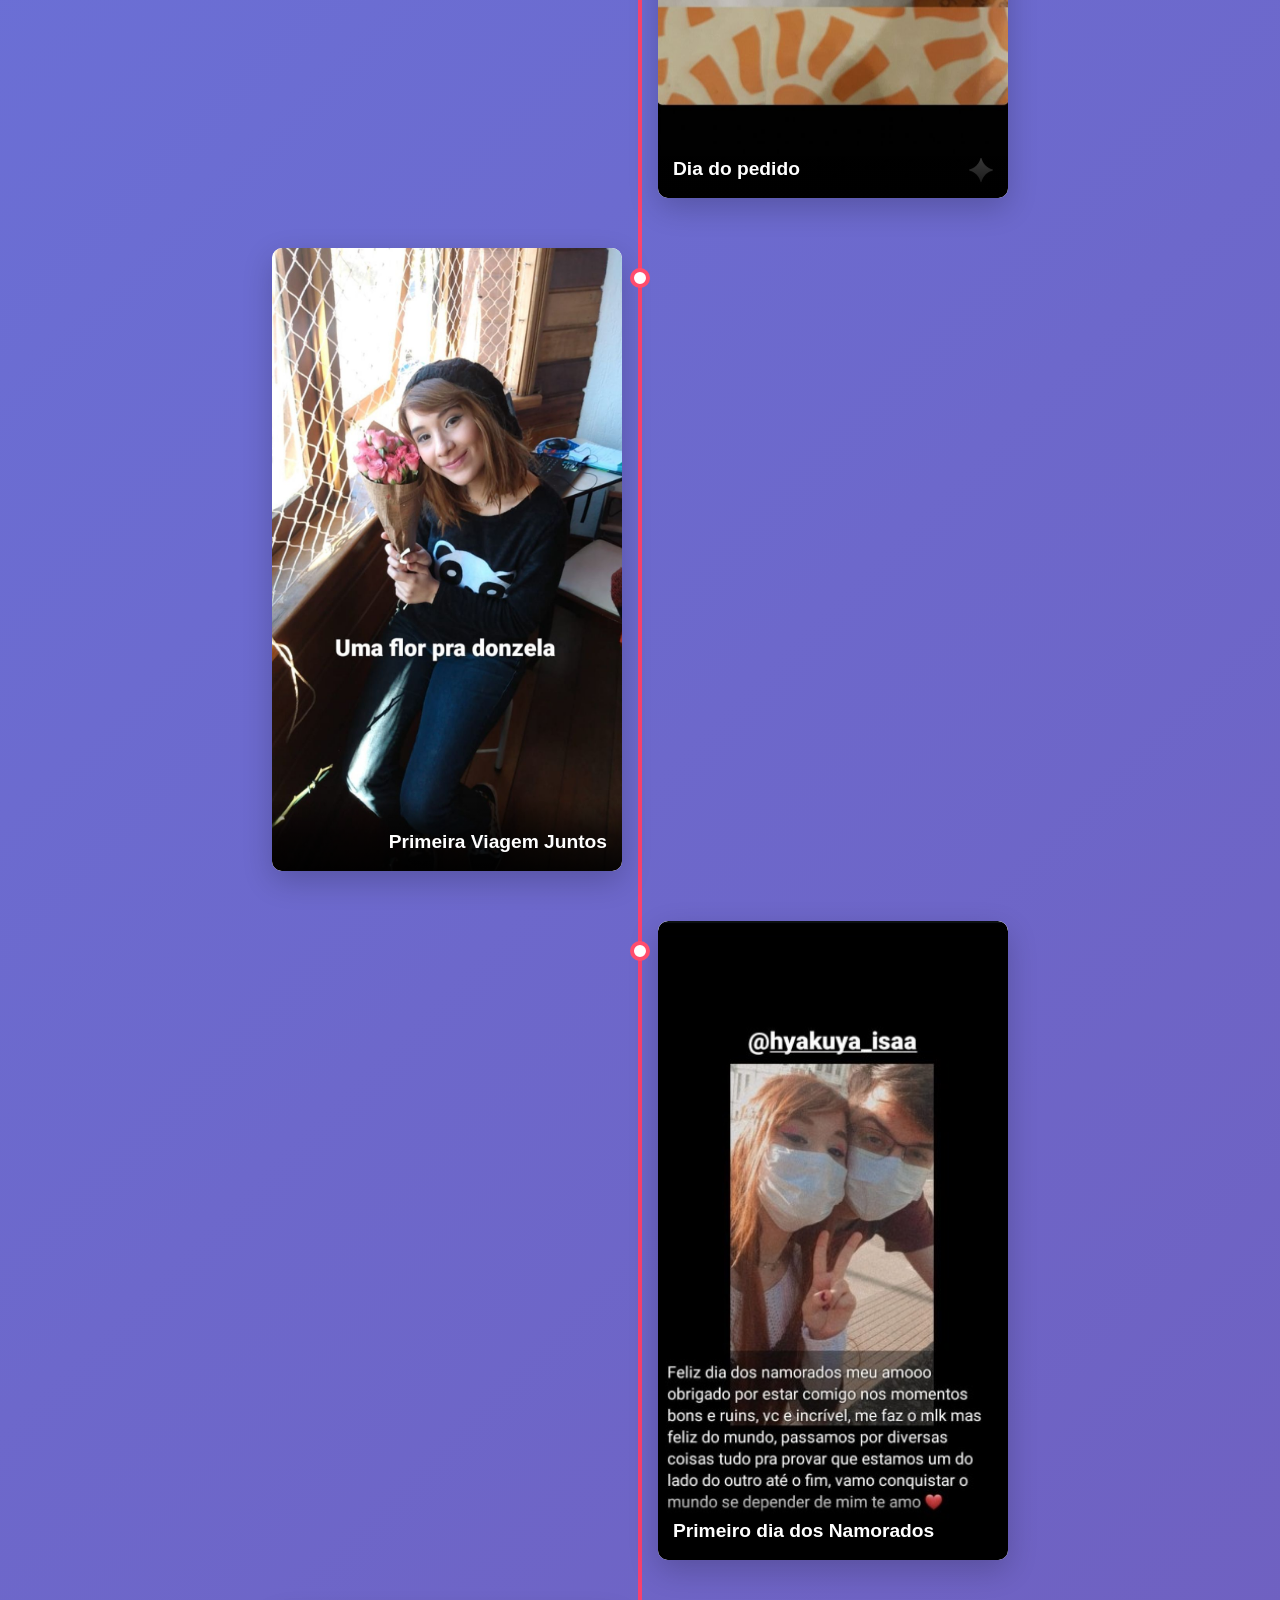
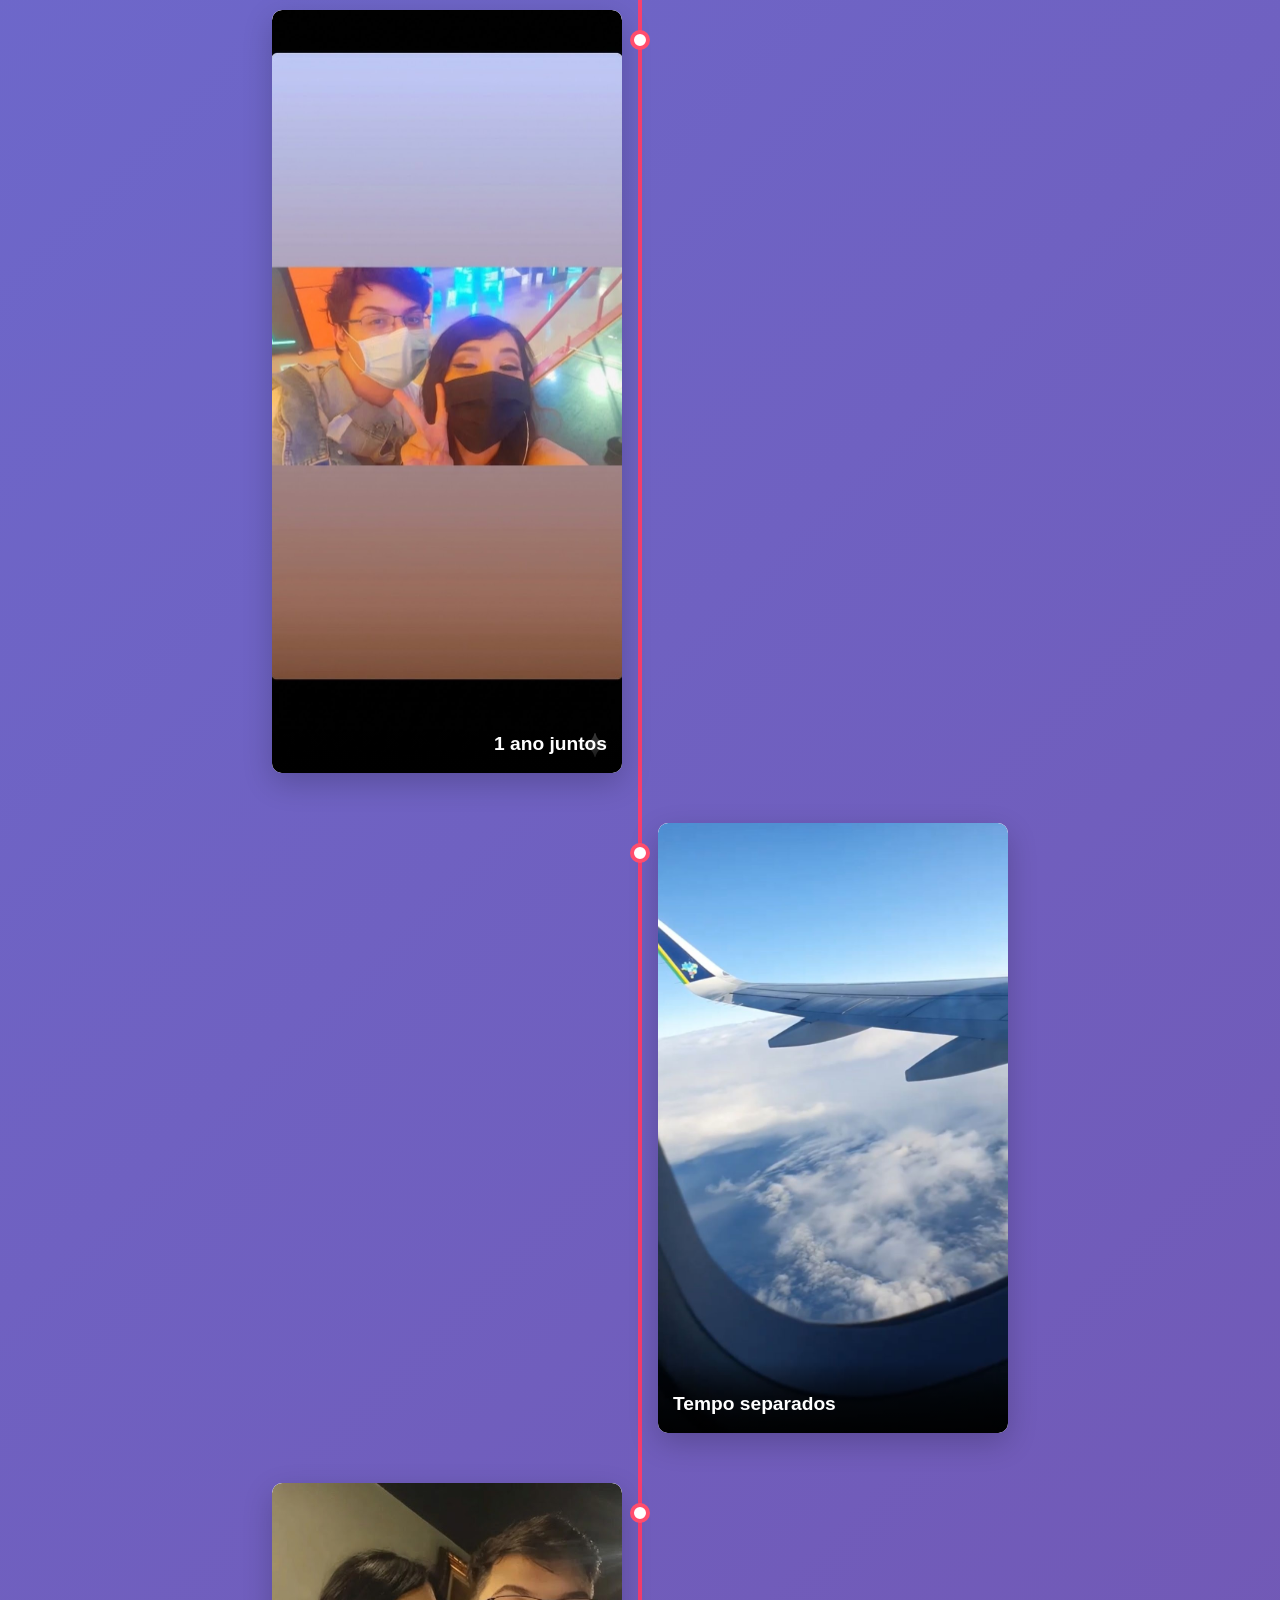
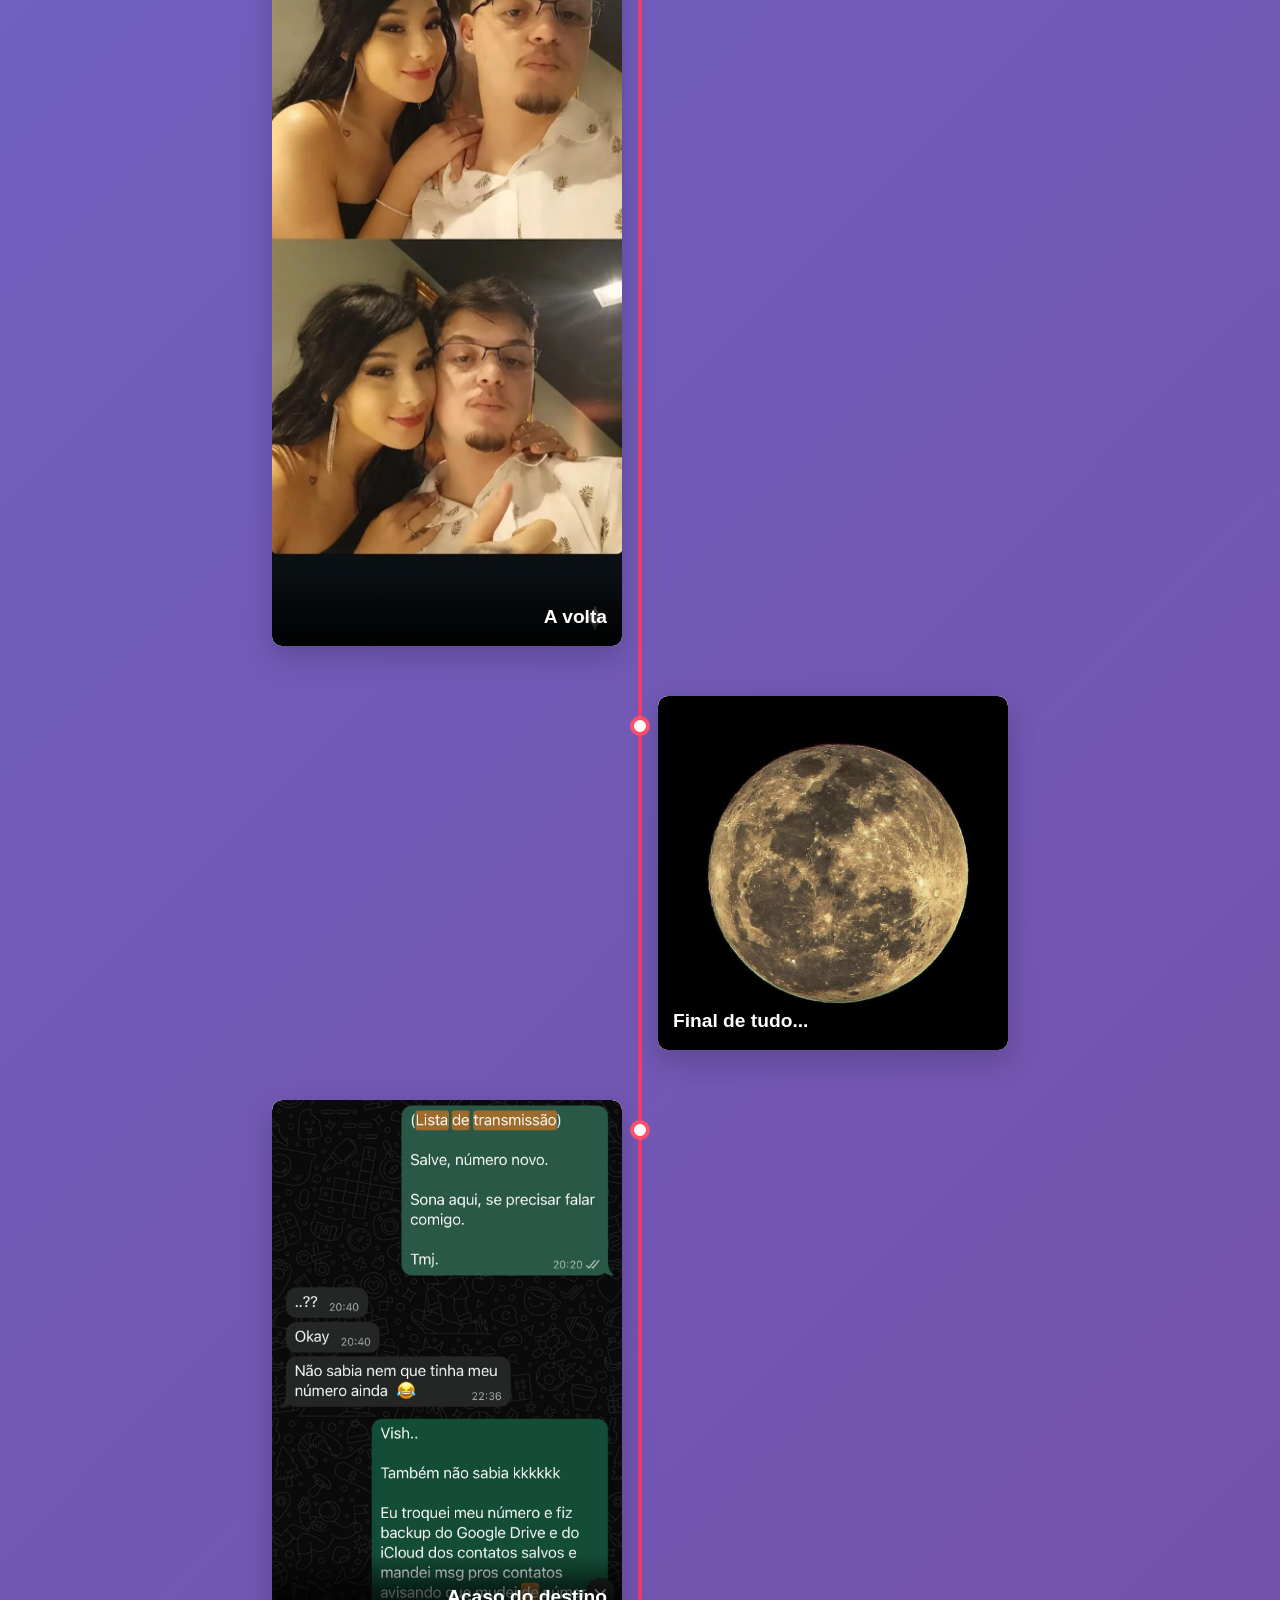
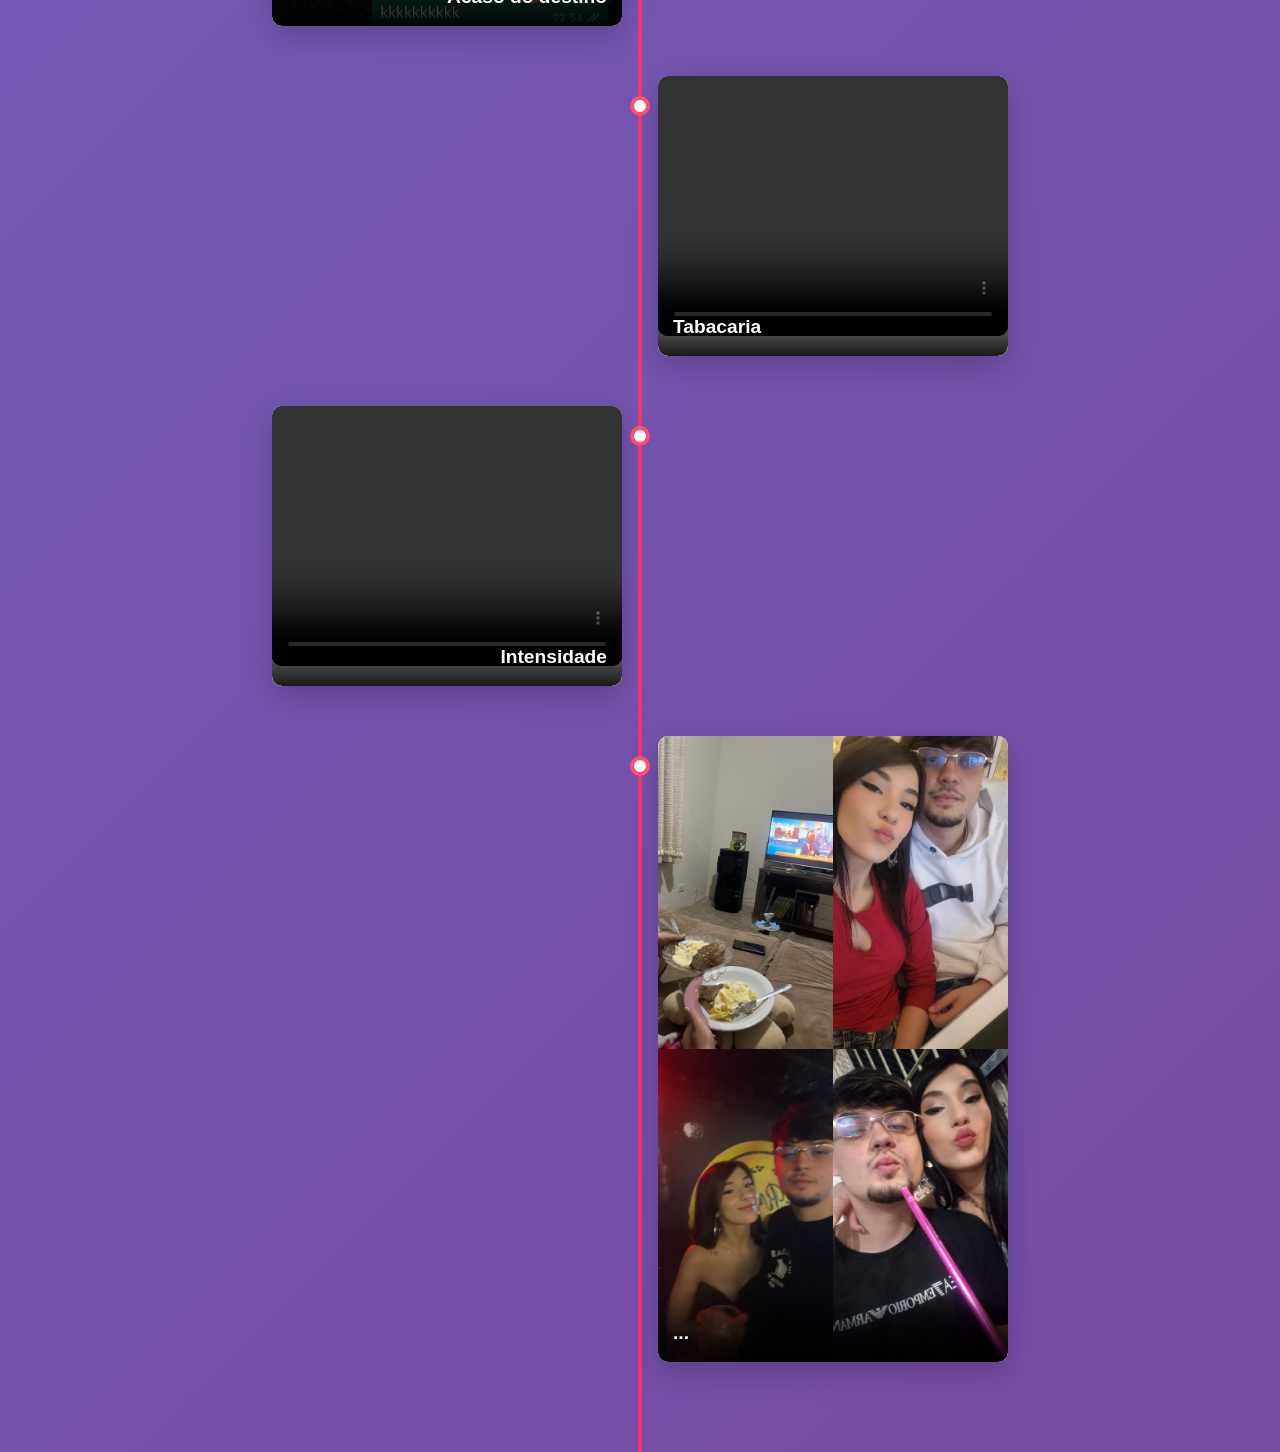
==== commit 06cd2c45: "Fix: ajuste botão voltar linha do tempo, alterar saudação para Isa" ====
--- a/Linha do Tempo/linha.html
+++ b/Linha do Tempo/linha.html
@@ -10,9 +10,10 @@
     <div class="container-timeline">
       <div class="header">
         <h1>Nossa História 💖</h1>
-        <p class="subtitle">Uma jornada de momentos especiais</p>
+        <p class="subtitle">Uma jornada louca do destino</p>
       </div>
 
+      <button onclick="voltar()">⬅️ Voltar</button>
       <div class="timeline">
         <!-- Evento 1 - Direita -->
         <div class="evento direita">
@@ -57,7 +58,8 @@
                 e um dia, sem motivo algum você me deu um presente, chocolate de
                 Campos uma bola de futebol e uma chuteira hahaha. Fiquei tão
                 feliz, foi a primeira vez que eu realmente me senti especial
-                para alguém, que eu fui escolhido por alguem... 💖
+                para alguém, que eu fui escolhido por alguem...
+                Passamos por conflitos entre amizades para podermos estar juntos, eu não me arrependo de nada... 💖
               </p>
             </div>
           </div>
--- a/Linha do Tempo/linha.css
+++ b/Linha do Tempo/linha.css
@@ -10,6 +10,16 @@
   min-height: 100vh;
   padding: 20px;
   overflow-x: hidden;
+}
+
+button {
+  margin: 10px;
+  padding: 10px 15px;
+  border-radius: 10px;
+  border: none;
+  cursor: pointer;
+  font-size: 14px;
+  padding: 8px 12px;
 }
 
 .container-timeline {
